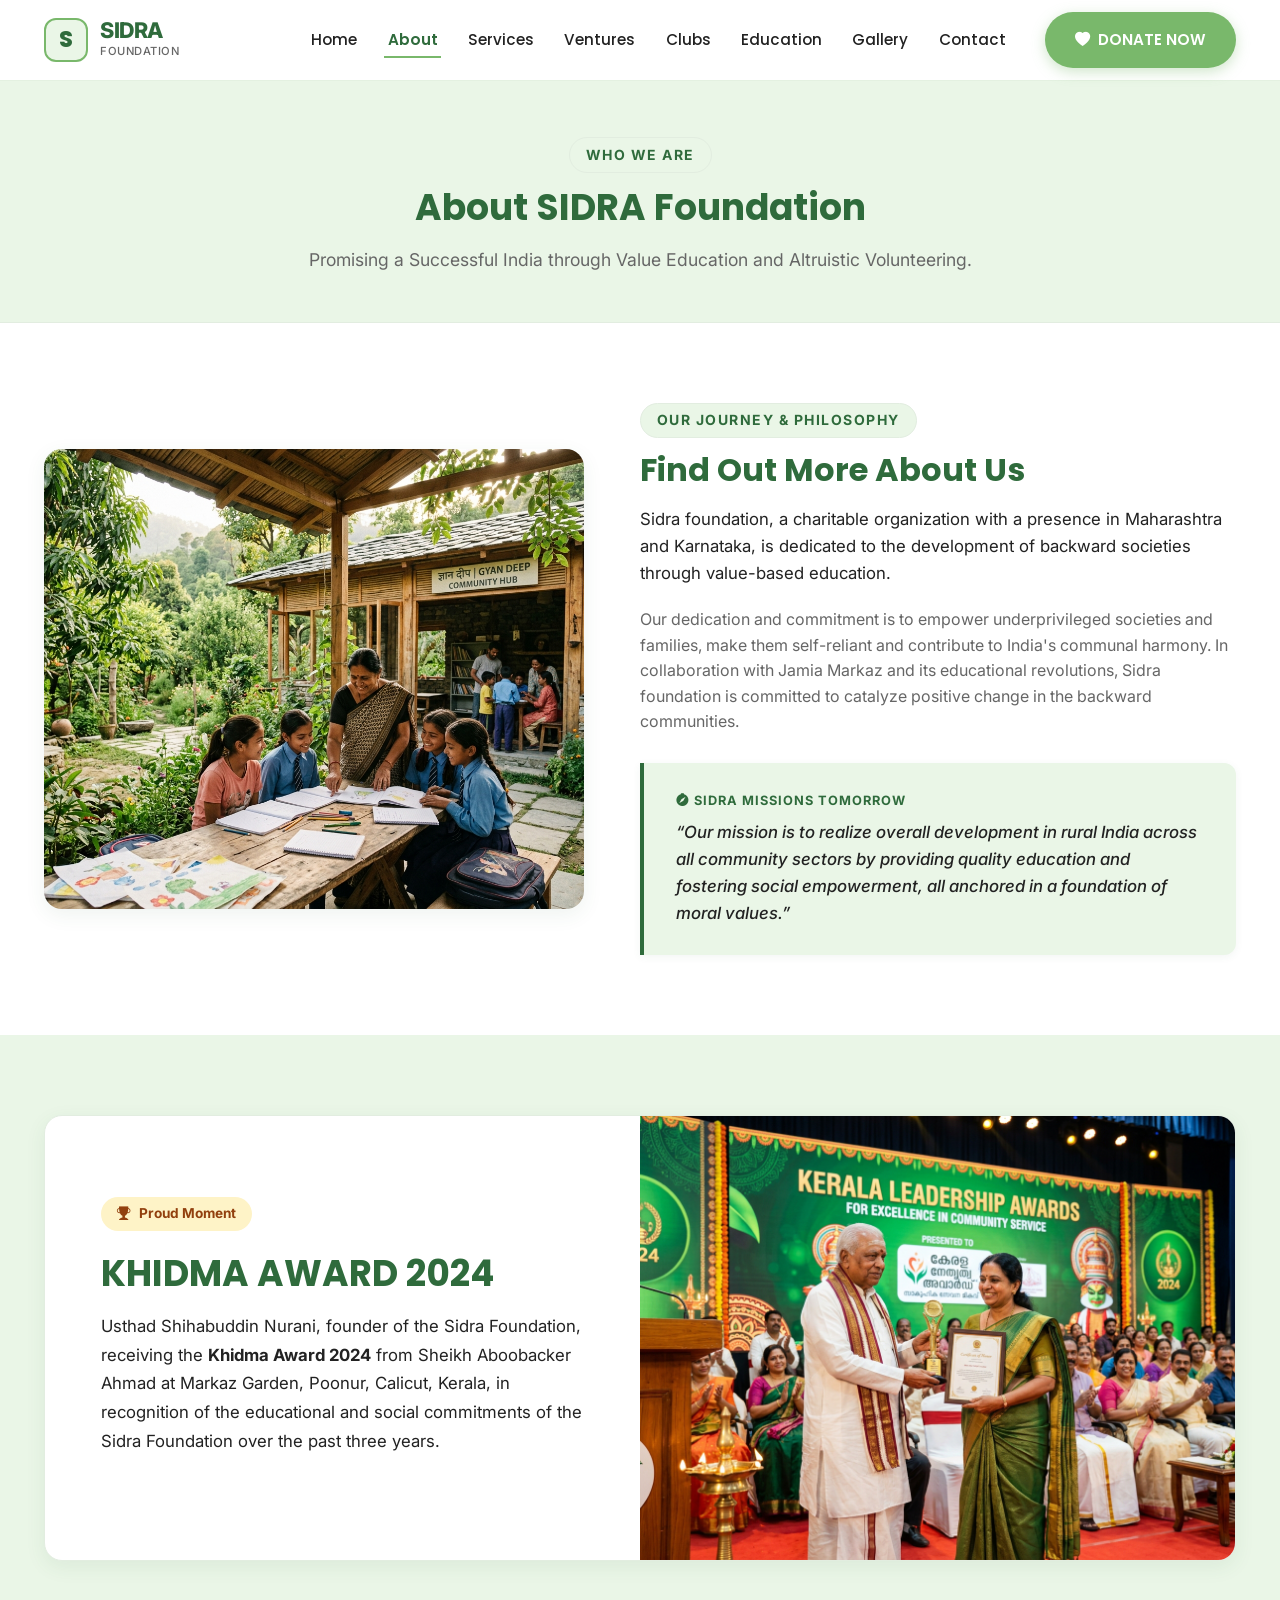
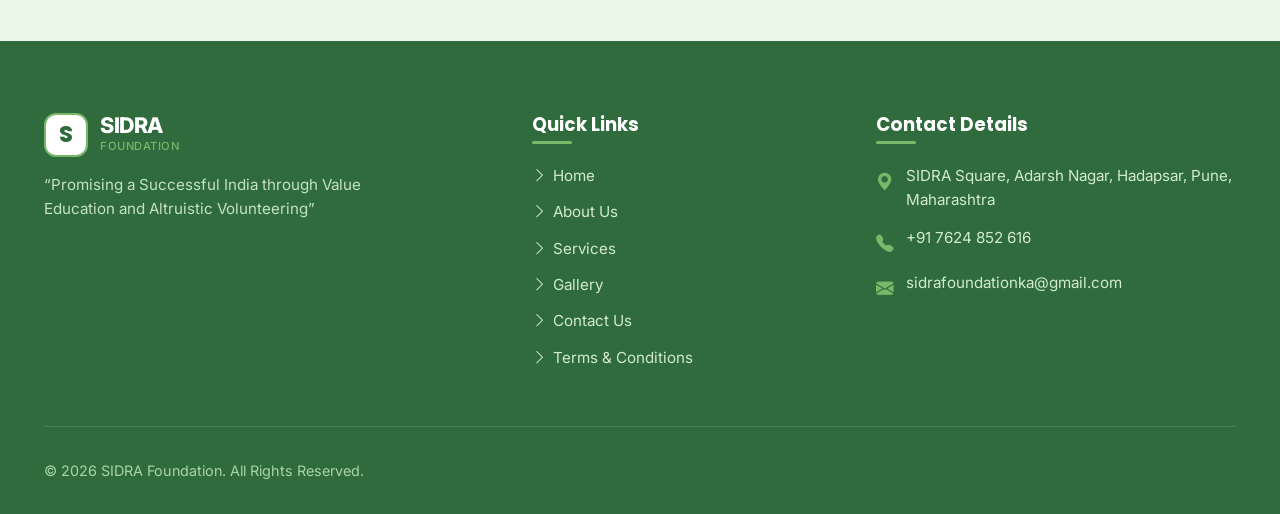
==== about.html @ 25e9d881 "Initial commit: Modern SIDRA Foundation website" ====
<!DOCTYPE html>
<html lang="en">
<head>
  <meta charset="UTF-8">
  <meta name="viewport" content="width=device-width, initial-scale=1.0">
  <title>About Us | SIDRA Foundation</title>
  <meta name="description" content="Learn about SIDRA Foundation, a charitable organization dedicated to value education, rural development, and altruistic volunteering in Maharashtra and Karnataka.">
  <link rel="icon" href="images/hero_education.jpg" type="image/jpeg">
  <link rel="stylesheet" href="https://cdn.jsdelivr.net/npm/bootstrap-icons@1.11.3/font/bootstrap-icons.min.css">
  <link rel="stylesheet" href="css/style.css">
</head>
<body>

  <!-- Header -->
  <header class="site-header">
    <div class="container header-container">
      <a href="index.html" class="logo-brand">
        <div class="logo-icon">S</div>
        <div class="logo-text">
          <span class="logo-title">SIDRA</span>
          <span class="logo-subtitle">FOUNDATION</span>
        </div>
      </a>

      <nav class="main-nav">
        <ul class="nav-list">
          <li><a href="index.html" class="nav-link">Home</a></li>
          <li><a href="about.html" class="nav-link active">About</a></li>
          <li><a href="services.html" class="nav-link">Services</a></li>
          <li><a href="index.html#ventures" class="nav-link">Ventures</a></li>
          <li><a href="index.html#clubs" class="nav-link">Clubs</a></li>
          <li><a href="index.html#education" class="nav-link">Education</a></li>
          <li><a href="gallery.html" class="nav-link">Gallery</a></li>
          <li><a href="contact.html" class="nav-link">Contact</a></li>
        </ul>
        <div class="nav-cta">
          <a href="donate.html" class="btn btn-primary btn-donate-trigger">
            <i class="bi bi-heart-fill"></i> DONATE NOW
          </a>
        </div>
      </nav>

      <button class="mobile-toggle" aria-label="Toggle navigation">
        <i class="bi bi-list"></i>
      </button>
    </div>
  </header>

  <!-- Page Banner -->
  <section class="section section-light" style="padding: 3.5rem 0 3rem 0; border-bottom: 1px solid var(--border-light);">
    <div class="container text-center">
      <span class="section-subtitle">Who We Are</span>
      <h1 class="section-title">About SIDRA Foundation</h1>
      <p class="section-desc">
        Promising a Successful India through Value Education and Altruistic Volunteering.
      </p>
    </div>
  </section>

  <!-- Main About Content -->
  <section class="section section-white">
    <div class="container">
      <div class="about-grid">
        <div class="about-image-frame">
          <img src="images/about_sidra.jpg" alt="About SIDRA Foundation" class="about-img">
        </div>

        <div class="about-content">
          <span class="section-subtitle">Our Journey & Philosophy</span>
          <h2 class="section-title" style="font-size: 2rem;">Find Out More About Us</h2>
          <p style="font-size: 1.05rem; color: var(--text-dark); margin-bottom: 1.25rem;">
            Sidra foundation, a charitable organization with a presence in Maharashtra and Karnataka, is dedicated to the development of backward societies through value-based education.
          </p>
          <p style="font-size: 1rem; color: var(--text-muted); margin-bottom: 1.5rem;">
            Our dedication and commitment is to empower underprivileged societies and families, make them self-reliant and contribute to India's communal harmony. In collaboration with Jamia Markaz and its educational revolutions, Sidra foundation is committed to catalyze positive change in the backward communities.
          </p>

          <div class="mission-box">
            <span class="mission-tag"><i class="bi bi-compass-fill"></i> SIDRA missions tomorrow</span>
            <p class="mission-text">
              “Our mission is to realize overall development in rural India across all community sectors by providing quality education and fostering social empowerment, all anchored in a foundation of moral values.”
            </p>
          </div>
        </div>
      </div>
    </div>
  </section>

  <!-- Khidma Award Spotlight -->
  <section class="section section-light">
    <div class="container">
      <div class="award-box">
        <div class="award-content">
          <div class="award-badge">
            <i class="bi bi-trophy-fill"></i> Proud Moment
          </div>
          <h2 class="award-title">KHIDMA AWARD 2024</h2>
          <p style="font-size: 1.05rem; color: var(--text-dark); line-height: 1.7; margin-bottom: 1.5rem;">
            Usthad Shihabuddin Nurani, founder of the Sidra Foundation, receiving the <strong>Khidma Award 2024</strong> from Sheikh Aboobacker Ahmad at Markaz Garden, Poonur, Calicut, Kerala, in recognition of the educational and social commitments of the Sidra Foundation over the past three years.
          </p>
        </div>
        <div>
          <img src="images/khidma_award.jpg" alt="Khidma Award Ceremony" class="award-img">
        </div>
      </div>
    </div>
  </section>

  <!-- Footer -->
  <footer class="site-footer">
    <div class="container">
      <div class="footer-grid">
        <div class="footer-brand">
          <a href="index.html" class="logo-brand">
            <div class="logo-icon" style="background: var(--white); color: var(--dark-green);">S</div>
            <div class="logo-text">
              <span class="logo-title">SIDRA</span>
              <span class="logo-subtitle">FOUNDATION</span>
            </div>
          </a>
          <p class="footer-desc">
            “Promising a Successful India through Value Education and Altruistic Volunteering”
          </p>
        </div>

        <div>
          <h4 class="footer-heading">Quick Links</h4>
          <div class="footer-links">
            <a href="index.html" class="footer-link"><i class="bi bi-chevron-right"></i> Home</a>
            <a href="about.html" class="footer-link"><i class="bi bi-chevron-right"></i> About Us</a>
            <a href="services.html" class="footer-link"><i class="bi bi-chevron-right"></i> Services</a>
            <a href="gallery.html" class="footer-link"><i class="bi bi-chevron-right"></i> Gallery</a>
            <a href="contact.html" class="footer-link"><i class="bi bi-chevron-right"></i> Contact Us</a>
            <a href="terms.html" class="footer-link"><i class="bi bi-chevron-right"></i> Terms & Conditions</a>
          </div>
        </div>

        <div>
          <h4 class="footer-heading">Contact Details</h4>
          <div class="footer-contact-item">
            <i class="bi bi-geo-alt-fill"></i>
            <span>SIDRA Square, Adarsh Nagar, Hadapsar, Pune, Maharashtra</span>
          </div>
          <div class="footer-contact-item">
            <i class="bi bi-telephone-fill"></i>
            <span>+91 7624 852 616</span>
          </div>
          <div class="footer-contact-item">
            <i class="bi bi-envelope-fill"></i>
            <span>sidrafoundationka@gmail.com</span>
          </div>
        </div>
      </div>

      <div class="footer-bottom">
        <div>© 2026 SIDRA Foundation. All Rights Reserved.</div>
      </div>
    </div>
  </footer>

  <script src="js/script.js"></script>
</body>
</html>
---- css/style.css ----
/* ==========================================================================
   SIDRA FOUNDATION - Master Stylesheet
   Design System: Light Green, Dark Green, White & Clean Minimal Typography
   ========================================================================== */

/* --- Fonts & CSS Variables --- */
@import url('https://fonts.googleapis.com/css2?family=Inter:wght@300;400;500;600;700&family=Poppins:wght@400;500;600;700;800&display=swap');

:root {
  --primary-green: #79B86B;
  --primary-green-hover: #67a45a;
  --dark-green: #2F6B3C;
  --dark-green-hover: #24542e;
  --light-green: #EAF6E7;
  --light-green-alt: #f4fbf3;
  --white: #FFFFFF;
  --text-dark: #222222;
  --text-muted: #666666;
  --border-light: #e2ede0;
  --shadow-sm: 0 2px 8px rgba(47, 107, 60, 0.06);
  --shadow-md: 0 6px 20px rgba(47, 107, 60, 0.08);
  --shadow-lg: 0 12px 32px rgba(47, 107, 60, 0.12);
  --radius-sm: 8px;
  --radius-md: 12px;
  --radius-lg: 18px;
  --radius-pill: 50px;
  --transition: all 0.3s cubic-bezier(0.25, 0.8, 0.25, 1);
  --font-heading: 'Poppins', sans-serif;
  --font-body: 'Inter', sans-serif;
}

/* --- Global Reset & Base Styles --- */
*, *::before, *::after {
  box-sizing: border-box;
  margin: 0;
  padding: 0;
}

html {
  scroll-behavior: smooth;
  font-size: 16px;
}

body {
  font-family: var(--font-body);
  color: var(--text-dark);
  background-color: var(--white);
  line-height: 1.6;
  -webkit-font-smoothing: antialiased;
  overflow-x: hidden;
}

h1, h2, h3, h4, h5, h6 {
  font-family: var(--font-heading);
  color: var(--dark-green);
  line-height: 1.25;
  font-weight: 700;
}

a {
  color: var(--dark-green);
  text-decoration: none;
  transition: var(--transition);
}

a:hover {
  color: var(--primary-green);
}

img {
  max-width: 100%;
  height: auto;
  display: block;
}

ul {
  list-style: none;
}

/* --- Container & Layout --- */
.container {
  width: 100%;
  max-width: 1240px;
  margin: 0 auto;
  padding: 0 1.5rem;
}

.section {
  padding: 5rem 0;
}

.section-light {
  background-color: var(--light-green);
}

.section-white {
  background-color: var(--white);
}

.section-alt {
  background-color: var(--light-green-alt);
}

.text-center {
  text-align: center;
}

.section-header {
  margin-bottom: 3.5rem;
}

.section-subtitle {
  display: inline-block;
  font-size: 0.875rem;
  font-weight: 700;
  text-transform: uppercase;
  letter-spacing: 1.5px;
  color: var(--dark-green);
  background-color: var(--light-green);
  padding: 0.35rem 1rem;
  border-radius: var(--radius-pill);
  margin-bottom: 0.75rem;
  border: 1px solid var(--border-light);
}

.section-title {
  font-size: 2.25rem;
  margin-bottom: 1rem;
  color: var(--dark-green);
}

.section-desc {
  font-size: 1.1rem;
  color: var(--text-muted);
  max-width: 760px;
  margin: 0 auto;
}

/* --- Buttons --- */
.btn {
  display: inline-flex;
  align-items: center;
  justify-content: center;
  gap: 0.5rem;
  font-family: var(--font-heading);
  font-weight: 600;
  font-size: 0.95rem;
  padding: 0.85rem 1.75rem;
  border-radius: var(--radius-pill);
  cursor: pointer;
  transition: var(--transition);
  border: 2px solid transparent;
  outline: none;
}

.btn-primary {
  background-color: var(--primary-green);
  color: var(--white);
  box-shadow: 0 4px 14px rgba(121, 184, 107, 0.35);
}

.btn-primary:hover {
  background-color: var(--primary-green-hover);
  color: var(--white);
  transform: translateY(-2px);
  box-shadow: 0 6px 18px rgba(121, 184, 107, 0.45);
}

.btn-dark {
  background-color: var(--dark-green);
  color: var(--white);
  box-shadow: 0 4px 14px rgba(47, 107, 60, 0.3);
}

.btn-dark:hover {
  background-color: var(--dark-green-hover);
  color: var(--white);
  transform: translateY(-2px);
}

.btn-outline {
  background-color: transparent;
  border-color: var(--dark-green);
  color: var(--dark-green);
}

.btn-outline:hover {
  background-color: var(--dark-green);
  color: var(--white);
  transform: translateY(-2px);
}

.btn-video {
  background-color: var(--white);
  color: var(--dark-green);
  border: 1px solid var(--border-light);
  box-shadow: var(--shadow-sm);
}

.btn-video i {
  font-size: 1.2rem;
  color: var(--primary-green);
}

.btn-video:hover {
  background-color: var(--light-green);
  color: var(--dark-green);
  transform: translateY(-2px);
}

/* --- Sticky Header & Navigation --- */
.site-header {
  position: sticky;
  top: 0;
  left: 0;
  width: 100%;
  background-color: var(--white);
  z-index: 1000;
  transition: var(--transition);
  border-bottom: 1px solid rgba(121, 184, 107, 0.2);
}

.site-header.scrolled {
  box-shadow: var(--shadow-md);
  padding: 0.2rem 0;
}

.header-container {
  display: flex;
  align-items: center;
  justify-content: space-between;
  height: 80px;
}

.logo-brand {
  display: flex;
  align-items: center;
  gap: 0.75rem;
  text-decoration: none;
}

.logo-icon {
  width: 44px;
  height: 44px;
  background-color: var(--light-green);
  color: var(--dark-green);
  border: 2px solid var(--primary-green);
  border-radius: 12px;
  display: flex;
  align-items: center;
  justify-content: center;
  font-family: var(--font-heading);
  font-weight: 800;
  font-size: 1.4rem;
}

.logo-text {
  display: flex;
  flex-direction: column;
}

.logo-title {
  font-size: 1.35rem;
  font-weight: 800;
  color: var(--dark-green);
  letter-spacing: -0.5px;
  line-height: 1.1;
}

.logo-subtitle {
  font-size: 0.7rem;
  color: var(--text-muted);
  font-weight: 500;
  letter-spacing: 0.5px;
  text-transform: uppercase;
}

.main-nav {
  display: flex;
  align-items: center;
  gap: 1.75rem;
}

.nav-list {
  display: flex;
  align-items: center;
  gap: 1.5rem;
}

.nav-link {
  font-family: var(--font-heading);
  font-weight: 500;
  font-size: 0.95rem;
  color: var(--text-dark);
  padding: 0.5rem 0.2rem;
  position: relative;
}

.nav-link::after {
  content: '';
  position: absolute;
  bottom: 0;
  left: 0;
  width: 0;
  height: 2px;
  background-color: var(--primary-green);
  transition: var(--transition);
}

.nav-link:hover::after,
.nav-link.active::after {
  width: 100%;
}

.nav-link:hover,
.nav-link.active {
  color: var(--dark-green);
  font-weight: 600;
}

.nav-cta {
  margin-left: 0.5rem;
}

/* Mobile Hamburger Toggle */
.mobile-toggle {
  display: none;
  background: none;
  border: none;
  font-size: 1.75rem;
  color: var(--dark-green);
  cursor: pointer;
  padding: 0.5rem;
}

/* --- Hero Section --- */
.hero {
  padding: 4rem 0 5rem 0;
  background: linear-gradient(135deg, var(--white) 60%, var(--light-green) 100%);
  position: relative;
  overflow: hidden;
}

.hero-grid {
  display: grid;
  grid-template-columns: 1.1fr 0.9fr;
  gap: 3.5rem;
  align-items: center;
}

.hero-tag {
  display: inline-flex;
  align-items: center;
  gap: 0.5rem;
  background-color: var(--light-green);
  color: var(--dark-green);
  font-size: 0.85rem;
  font-weight: 700;
  padding: 0.4rem 1rem;
  border-radius: var(--radius-pill);
  border: 1px solid var(--border-light);
  margin-bottom: 1.25rem;
}

.hero-tag i {
  color: var(--primary-green);
}

.hero-title {
  font-size: 2.85rem;
  font-weight: 800;
  color: var(--dark-green);
  line-height: 1.2;
  margin-bottom: 1.25rem;
  letter-spacing: -0.5px;
}

.hero-desc {
  font-size: 1.15rem;
  color: var(--text-muted);
  margin-bottom: 2rem;
  max-width: 580px;
}

.hero-actions {
  display: flex;
  flex-wrap: wrap;
  align-items: center;
  gap: 1rem;
}

.hero-image-wrapper {
  position: relative;
}

.hero-bg-shape {
  position: absolute;
  top: -20px;
  right: -20px;
  width: 100%;
  height: 100%;
  background-color: var(--light-green);
  border-radius: var(--radius-lg);
  z-index: 1;
  border: 2px solid var(--border-light);
}

.hero-image {
  position: relative;
  z-index: 2;
  border-radius: var(--radius-lg);
  box-shadow: var(--shadow-lg);
  object-fit: cover;
  width: 100%;
  height: 440px;
  transition: var(--transition);
}

.hero-image:hover {
  transform: scale(1.02);
}

.hero-badge {
  position: absolute;
  bottom: -20px;
  left: -20px;
  z-index: 3;
  background-color: var(--white);
  padding: 1.25rem 1.5rem;
  border-radius: var(--radius-md);
  box-shadow: var(--shadow-md);
  display: flex;
  align-items: center;
  gap: 1rem;
  border-left: 4px solid var(--primary-green);
}

.hero-badge-icon {
  width: 48px;
  height: 48px;
  background-color: var(--light-green);
  color: var(--dark-green);
  border-radius: 50%;
  display: flex;
  align-items: center;
  justify-content: center;
  font-size: 1.4rem;
}

.hero-badge-number {
  font-size: 1.35rem;
  font-weight: 800;
  color: var(--dark-green);
  line-height: 1;
}

.hero-badge-label {
  font-size: 0.8rem;
  color: var(--text-muted);
  font-weight: 500;
}

/* --- Key Impact Areas --- */
.impact-grid {
  display: grid;
  grid-template-columns: repeat(auto-fit, minmax(260px, 1fr));
  gap: 1.75rem;
}

.impact-card {
  background-color: var(--white);
  padding: 2.25rem 1.75rem;
  border-radius: var(--radius-md);
  border: 1px solid var(--border-light);
  box-shadow: var(--shadow-sm);
  transition: var(--transition);
  position: relative;
  overflow: hidden;
}

.impact-card::before {
  content: '';
  position: absolute;
  top: 0;
  left: 0;
  width: 100%;
  height: 4px;
  background-color: var(--primary-green);
  opacity: 0;
  transition: var(--transition);
}

.impact-card:hover {
  transform: translateY(-6px);
  box-shadow: var(--shadow-md);
  border-color: var(--primary-green);
}

.impact-card:hover::before {
  opacity: 1;
}

.impact-icon {
  width: 60px;
  height: 60px;
  background-color: var(--light-green);
  color: var(--dark-green);
  border-radius: 14px;
  display: flex;
  align-items: center;
  justify-content: center;
  font-size: 1.65rem;
  margin-bottom: 1.25rem;
  transition: var(--transition);
}

.impact-card:hover .impact-icon {
  background-color: var(--dark-green);
  color: var(--white);
}

.impact-title {
  font-size: 1.15rem;
  margin-bottom: 0.5rem;
  color: var(--dark-green);
}

.impact-desc {
  font-size: 0.95rem;
  color: var(--text-muted);
}

/* --- About Section --- */
.about-grid {
  display: grid;
  grid-template-columns: 0.95fr 1.05fr;
  gap: 3.5rem;
  align-items: center;
}

.about-image-frame {
  position: relative;
}

.about-img {
  border-radius: var(--radius-lg);
  box-shadow: var(--shadow-md);
  width: 100%;
  height: 460px;
  object-fit: cover;
}

.mission-box {
  background-color: var(--light-green);
  border-left: 4px solid var(--dark-green);
  padding: 1.75rem 2rem;
  border-radius: 0 var(--radius-md) var(--radius-md) 0;
  margin-top: 1.75rem;
  box-shadow: var(--shadow-sm);
}

.mission-tag {
  font-size: 0.8rem;
  font-weight: 700;
  text-transform: uppercase;
  letter-spacing: 1px;
  color: var(--dark-green);
  margin-bottom: 0.5rem;
  display: block;
}

.mission-text {
  font-size: 1.05rem;
  color: var(--text-dark);
  font-style: italic;
  font-weight: 500;
  line-height: 1.6;
}

/* --- Beneficiaries Network --- */
.beneficiaries-grid {
  display: grid;
  grid-template-columns: repeat(auto-fit, minmax(340px, 1fr));
  gap: 2rem;
}

.beneficiary-card {
  background-color: var(--white);
  border-radius: var(--radius-md);
  border: 1px solid var(--border-light);
  box-shadow: var(--shadow-sm);
  padding: 2rem;
  transition: var(--transition);
  display: flex;
  flex-direction: column;
  justify-content: space-between;
}

.beneficiary-card:hover {
  transform: translateY(-5px);
  box-shadow: var(--shadow-md);
  border-color: var(--primary-green);
}

.beneficiary-header {
  display: flex;
  align-items: flex-start;
  gap: 1.25rem;
  margin-bottom: 1rem;
}

.beneficiary-icon {
  width: 52px;
  height: 52px;
  background-color: var(--light-green);
  color: var(--dark-green);
  border-radius: 12px;
  display: flex;
  align-items: center;
  justify-content: center;
  font-size: 1.5rem;
  flex-shrink: 0;
}

.beneficiary-title {
  font-size: 1.25rem;
  color: var(--dark-green);
}

.beneficiary-desc {
  font-size: 0.95rem;
  color: var(--text-muted);
  margin-bottom: 1.5rem;
}

.beneficiary-stats {
  display: flex;
  gap: 0.75rem;
  flex-wrap: wrap;
  padding-top: 1rem;
  border-top: 1px dashed var(--border-light);
}

.stat-pill {
  background-color: var(--light-green);
  color: var(--dark-green);
  font-weight: 700;
  font-size: 0.85rem;
  padding: 0.35rem 0.85rem;
  border-radius: var(--radius-pill);
  display: inline-flex;
  align-items: center;
  gap: 0.4rem;
}

/* --- Impact Statistics Section --- */
.stats-section {
  background-color: var(--light-green);
  padding: 4.5rem 0;
  border-top: 1px solid var(--border-light);
  border-bottom: 1px solid var(--border-light);
}

.stats-grid {
  display: grid;
  grid-template-columns: repeat(auto-fit, minmax(180px, 1fr));
  gap: 2rem;
  text-align: center;
}

.stat-item {
  padding: 1.5rem 1rem;
}

.stat-number {
  font-family: var(--font-heading);
  font-size: 3rem;
  font-weight: 800;
  color: var(--dark-green);
  line-height: 1;
  margin-bottom: 0.5rem;
}

.stat-label {
  font-size: 0.95rem;
  color: var(--text-dark);
  font-weight: 600;
}

/* --- Ventures Section --- */
.venture-search-wrapper {
  max-width: 500px;
  margin: 0 auto 2.5rem auto;
  position: relative;
}

.venture-search-input {
  width: 100%;
  padding: 0.9rem 1.25rem 0.9rem 3rem;
  border-radius: var(--radius-pill);
  border: 1px solid var(--border-light);
  font-family: var(--font-body);
  font-size: 0.95rem;
  outline: none;
  transition: var(--transition);
  box-shadow: var(--shadow-sm);
}

.venture-search-input:focus {
  border-color: var(--primary-green);
  box-shadow: 0 0 0 4px rgba(121, 184, 107, 0.2);
}

.venture-search-icon {
  position: absolute;
  left: 1.1rem;
  top: 50%;
  transform: translateY(-50%);
  color: var(--text-muted);
  font-size: 1.1rem;
}

.ventures-grid {
  display: grid;
  grid-template-columns: repeat(auto-fill, minmax(230px, 1fr));
  gap: 1.25rem;
}

.venture-card {
  background-color: var(--white);
  border: 1px solid var(--border-light);
  border-radius: var(--radius-md);
  padding: 1.5rem 1.25rem;
  text-align: center;
  transition: var(--transition);
  box-shadow: var(--shadow-sm);
  display: flex;
  flex-direction: column;
  align-items: center;
  justify-content: center;
}

.venture-card:hover {
  transform: translateY(-4px);
  border-color: var(--primary-green);
  box-shadow: var(--shadow-md);
  background-color: var(--light-green-alt);
}

.venture-icon {
  width: 48px;
  height: 48px;
  background-color: var(--light-green);
  color: var(--dark-green);
  border-radius: 50%;
  display: flex;
  align-items: center;
  justify-content: center;
  font-size: 1.35rem;
  margin-bottom: 0.85rem;
  transition: var(--transition);
}

.venture-card:hover .venture-icon {
  background-color: var(--dark-green);
  color: var(--white);
}

.venture-name {
  font-size: 0.95rem;
  font-weight: 700;
  color: var(--dark-green);
  letter-spacing: -0.2px;
}

/* --- SIDRA Clubs --- */
.clubs-header-badge {
  display: inline-flex;
  align-items: center;
  gap: 0.5rem;
  background-color: var(--dark-green);
  color: var(--white);
  padding: 0.4rem 1.2rem;
  border-radius: var(--radius-pill);
  font-weight: 700;
  font-size: 0.9rem;
  margin-bottom: 1.5rem;
}

.clubs-grid {
  display: grid;
  grid-template-columns: repeat(auto-fit, minmax(250px, 1fr));
  gap: 1.75rem;
}

.club-card {
  background-color: var(--white);
  border-radius: var(--radius-md);
  border: 1px solid var(--border-light);
  padding: 2rem 1.5rem;
  text-align: center;
  box-shadow: var(--shadow-sm);
  transition: var(--transition);
}

.club-card:hover {
  transform: translateY(-5px);
  border-color: var(--primary-green);
  box-shadow: var(--shadow-md);
}

.club-avatar {
  width: 64px;
  height: 64px;
  background: linear-gradient(135deg, var(--light-green), #d6ebd2);
  color: var(--dark-green);
  border-radius: 50%;
  display: flex;
  align-items: center;
  justify-content: center;
  font-size: 1.75rem;
  margin: 0 auto 1.25rem auto;
  border: 2px solid var(--primary-green);
}

.club-title {
  font-size: 1.2rem;
  color: var(--dark-green);
  margin-bottom: 0.5rem;
}

/* --- Educational Initiatives & Primary Education --- */
.institution-grid {
  display: grid;
  grid-template-columns: repeat(auto-fit, minmax(320px, 1fr));
  gap: 2rem;
}

.institution-card {
  background-color: var(--white);
  border-radius: var(--radius-md);
  border: 1px solid var(--border-light);
  overflow: hidden;
  box-shadow: var(--shadow-sm);
  transition: var(--transition);
}

.institution-card:hover {
  transform: translateY(-6px);
  box-shadow: var(--shadow-md);
  border-color: var(--primary-green);
}

.institution-img-box {
  position: relative;
  height: 220px;
  overflow: hidden;
}

.institution-img {
  width: 100%;
  height: 100%;
  object-fit: cover;
  transition: var(--transition);
}

.institution-card:hover .institution-img {
  transform: scale(1.05);
}

.institution-tag {
  position: absolute;
  top: 1rem;
  right: 1rem;
  background-color: var(--dark-green);
  color: var(--white);
  font-size: 0.75rem;
  font-weight: 700;
  padding: 0.3rem 0.75rem;
  border-radius: var(--radius-pill);
}

.institution-body {
  padding: 1.75rem;
}

.institution-name {
  font-size: 1.25rem;
  color: var(--dark-green);
  margin-bottom: 0.5rem;
}

.institution-location {
  display: flex;
  align-items: center;
  gap: 0.5rem;
  color: var(--text-muted);
  font-size: 0.95rem;
}

.institution-location i {
  color: var(--primary-green);
}

/* Primary Education Box */
.primary-edu-box {
  background-color: var(--light-green);
  border-radius: var(--radius-lg);
  padding: 3.5rem;
  border: 1px solid var(--border-light);
  display: grid;
  grid-template-columns: 1fr 1fr;
  gap: 3rem;
  align-items: center;
}

.primary-edu-badge {
  background-color: var(--white);
  display: inline-flex;
  align-items: center;
  gap: 0.5rem;
  padding: 0.5rem 1.25rem;
  border-radius: var(--radius-pill);
  font-weight: 700;
  font-size: 0.9rem;
  color: var(--dark-green);
  border: 1px solid var(--border-light);
  margin-bottom: 1rem;
}

.alif-card {
  background-color: var(--white);
  padding: 2.25rem;
  border-radius: var(--radius-md);
  box-shadow: var(--shadow-md);
  border-left: 5px solid var(--primary-green);
  text-align: center;
}

.alif-logo {
  font-family: var(--font-heading);
  font-size: 2rem;
  font-weight: 800;
  color: var(--dark-green);
  margin-bottom: 0.5rem;
}

.alif-tagline {
  font-size: 1.1rem;
  color: var(--primary-green);
  font-weight: 600;
  margin-bottom: 1rem;
}

/* --- Gallery --- */
.gallery-filters {
  display: flex;
  justify-content: center;
  gap: 0.75rem;
  flex-wrap: wrap;
  margin-bottom: 2.5rem;
}

.filter-btn {
  background-color: var(--white);
  border: 1px solid var(--border-light);
  color: var(--text-dark);
  font-family: var(--font-heading);
  font-weight: 600;
  font-size: 0.9rem;
  padding: 0.5rem 1.25rem;
  border-radius: var(--radius-pill);
  cursor: pointer;
  transition: var(--transition);
}

.filter-btn.active,
.filter-btn:hover {
  background-color: var(--dark-green);
  color: var(--white);
  border-color: var(--dark-green);
}

.gallery-grid {
  display: grid;
  grid-template-columns: repeat(auto-fill, minmax(280px, 1fr));
  gap: 1.5rem;
}

.gallery-item {
  position: relative;
  border-radius: var(--radius-md);
  overflow: hidden;
  height: 250px;
  cursor: pointer;
  box-shadow: var(--shadow-sm);
}

.gallery-img {
  width: 100%;
  height: 100%;
  object-fit: cover;
  transition: var(--transition);
}

.gallery-overlay {
  position: absolute;
  inset: 0;
  background: rgba(47, 107, 60, 0.75);
  display: flex;
  flex-direction: column;
  align-items: center;
  justify-content: center;
  color: var(--white);
  opacity: 0;
  transition: var(--transition);
  padding: 1.5rem;
  text-align: center;
}

.gallery-item:hover .gallery-img {
  transform: scale(1.1);
}

.gallery-item:hover .gallery-overlay {
  opacity: 1;
}

.gallery-icon {
  font-size: 2rem;
  margin-bottom: 0.5rem;
}

.gallery-caption {
  font-size: 1rem;
  font-weight: 600;
}

/* --- Khidma Award 2024 --- */
.award-box {
  background-color: var(--white);
  border-radius: var(--radius-lg);
  border: 1px solid var(--border-light);
  box-shadow: var(--shadow-md);
  overflow: hidden;
  display: grid;
  grid-template-columns: 1fr 1fr;
  align-items: center;
}

.award-content {
  padding: 3.5rem;
}

.award-badge {
  display: inline-flex;
  align-items: center;
  gap: 0.5rem;
  background-color: #fef3c7;
  color: #92400e;
  font-size: 0.85rem;
  font-weight: 700;
  padding: 0.4rem 1rem;
  border-radius: var(--radius-pill);
  margin-bottom: 1.25rem;
}

.award-title {
  font-size: 2.25rem;
  color: var(--dark-green);
  margin-bottom: 1rem;
}

.award-img {
  width: 100%;
  height: 100%;
  min-height: 380px;
  object-fit: cover;
}

/* --- Donation Section --- */
.donate-cta-card {
  background: linear-gradient(135deg, var(--light-green) 0%, #d5ebd1 100%);
  border-radius: var(--radius-lg);
  padding: 4rem 2rem;
  text-align: center;
  border: 2px solid var(--primary-green);
  box-shadow: var(--shadow-md);
  position: relative;
  overflow: hidden;
}

.donate-tag {
  background-color: var(--dark-green);
  color: var(--white);
  display: inline-block;
  font-size: 0.85rem;
  font-weight: 700;
  padding: 0.4rem 1.25rem;
  border-radius: var(--radius-pill);
  margin-bottom: 1rem;
  text-transform: uppercase;
  letter-spacing: 1px;
}

.donate-title {
  font-size: 2.5rem;
  color: var(--dark-green);
  margin-bottom: 0.75rem;
}

.donate-subtitle {
  font-size: 1.25rem;
  color: var(--dark-green);
  font-weight: 600;
  margin-bottom: 1rem;
}

.donate-desc {
  font-size: 1.1rem;
  color: var(--text-muted);
  max-width: 650px;
  margin: 0 auto 2rem auto;
}

/* --- Contact Section --- */
.contact-grid {
  display: grid;
  grid-template-columns: 0.9fr 1.1fr;
  gap: 3.5rem;
}

.contact-info-cards {
  display: flex;
  flex-direction: column;
  gap: 1.5rem;
}

.contact-card {
  background-color: var(--white);
  border: 1px solid var(--border-light);
  border-radius: var(--radius-md);
  padding: 1.5rem;
  display: flex;
  align-items: flex-start;
  gap: 1.25rem;
  box-shadow: var(--shadow-sm);
  transition: var(--transition);
}

.contact-card:hover {
  border-color: var(--primary-green);
  box-shadow: var(--shadow-md);
}

.contact-icon {
  width: 48px;
  height: 48px;
  background-color: var(--light-green);
  color: var(--dark-green);
  border-radius: 12px;
  display: flex;
  align-items: center;
  justify-content: center;
  font-size: 1.4rem;
  flex-shrink: 0;
}

.contact-card-title {
  font-size: 1.1rem;
  color: var(--dark-green);
  margin-bottom: 0.25rem;
}

.contact-card-text {
  font-size: 0.95rem;
  color: var(--text-muted);
}

.contact-form-container {
  background-color: var(--white);
  border-radius: var(--radius-lg);
  border: 1px solid var(--border-light);
  padding: 2.5rem;
  box-shadow: var(--shadow-md);
}

.form-group {
  margin-bottom: 1.25rem;
}

.form-label {
  display: block;
  font-family: var(--font-heading);
  font-size: 0.9rem;
  font-weight: 600;
  color: var(--dark-green);
  margin-bottom: 0.4rem;
}

.form-input, .form-textarea {
  width: 100%;
  padding: 0.85rem 1rem;
  border-radius: var(--radius-sm);
  border: 1px solid #d1e0ce;
  font-family: var(--font-body);
  font-size: 0.95rem;
  outline: none;
  transition: var(--transition);
  background-color: #fafdf9;
}

.form-input:focus, .form-textarea:focus {
  border-color: var(--primary-green);
  background-color: var(--white);
  box-shadow: 0 0 0 3px rgba(121, 184, 107, 0.2);
}

.form-textarea {
  resize: vertical;
  min-height: 120px;
}

/* --- Terms & Conditions --- */
.terms-content {
  background-color: var(--white);
  border-radius: var(--radius-md);
  padding: 3rem;
  border: 1px solid var(--border-light);
  box-shadow: var(--shadow-sm);
}

.terms-list {
  display: flex;
  flex-direction: column;
  gap: 1.75rem;
}

.terms-item {
  display: flex;
  gap: 1.25rem;
  align-items: flex-start;
}

.terms-num {
  width: 36px;
  height: 36px;
  background-color: var(--dark-green);
  color: var(--white);
  border-radius: 50%;
  display: flex;
  align-items: center;
  justify-content: center;
  font-weight: 700;
  flex-shrink: 0;
}

.terms-text {
  font-size: 1rem;
  color: var(--text-dark);
  line-height: 1.6;
}

/* --- Footer --- */
.site-footer {
  background-color: var(--dark-green);
  color: #e2f0e0;
  padding: 4.5rem 0 2rem 0;
}

.footer-grid {
  display: grid;
  grid-template-columns: 1.2fr 0.8fr 1fr;
  gap: 3.5rem;
  margin-bottom: 3.5rem;
}

.footer-brand .logo-title {
  color: var(--white);
}

.footer-brand .logo-subtitle {
  color: var(--primary-green);
}

.footer-desc {
  margin-top: 1rem;
  font-size: 0.95rem;
  color: #c4e3c0;
  max-width: 320px;
}

.footer-heading {
  color: var(--white);
  font-size: 1.15rem;
  margin-bottom: 1.25rem;
  position: relative;
  padding-bottom: 0.5rem;
}

.footer-heading::after {
  content: '';
  position: absolute;
  bottom: 0;
  left: 0;
  width: 40px;
  height: 3px;
  background-color: var(--primary-green);
  border-radius: 2px;
}

.footer-links {
  display: flex;
  flex-direction: column;
  gap: 0.75rem;
}

.footer-link {
  color: #d2ebd0;
  font-size: 0.95rem;
  transition: var(--transition);
  display: inline-flex;
  align-items: center;
  gap: 0.4rem;
}

.footer-link:hover {
  color: var(--primary-green);
  transform: translateX(4px);
}

.footer-contact-item {
  display: flex;
  align-items: flex-start;
  gap: 0.75rem;
  margin-bottom: 0.85rem;
  font-size: 0.95rem;
  color: #d2ebd0;
}

.footer-contact-item i {
  color: var(--primary-green);
  font-size: 1.1rem;
  margin-top: 0.2rem;
}

.social-links {
  display: flex;
  gap: 0.75rem;
  margin-top: 1.5rem;
}

.social-btn {
  width: 40px;
  height: 40px;
  background-color: rgba(255, 255, 255, 0.1);
  color: var(--white);
  border-radius: 50%;
  display: flex;
  align-items: center;
  justify-content: center;
  font-size: 1.2rem;
  transition: var(--transition);
}

.social-btn:hover {
  background-color: var(--primary-green);
  color: var(--white);
  transform: translateY(-3px);
}

.footer-bottom {
  border-top: 1px solid rgba(255, 255, 255, 0.12);
  padding-top: 2rem;
  display: flex;
  justify-content: space-between;
  align-items: center;
  font-size: 0.9rem;
  color: #a8d5a4;
  flex-wrap: wrap;
  gap: 1rem;
}

/* --- Modals & Popups --- */
.modal-overlay {
  position: fixed;
  inset: 0;
  background-color: rgba(0, 0, 0, 0.75);
  z-index: 2000;
  display: flex;
  align-items: center;
  justify-content: center;
  padding: 1.5rem;
  opacity: 0;
  pointer-events: none;
  transition: var(--transition);
}

.modal-overlay.active {
  opacity: 1;
  pointer-events: auto;
}

.modal-card {
  background-color: var(--white);
  border-radius: var(--radius-lg);
  max-width: 600px;
  width: 100%;
  padding: 2.5rem;
  position: relative;
  box-shadow: var(--shadow-lg);
  transform: translateY(20px);
  transition: var(--transition);
}

.modal-overlay.active .modal-card {
  transform: translateY(0);
}

.modal-close {
  position: absolute;
  top: 1.25rem;
  right: 1.25rem;
  background: none;
  border: none;
  font-size: 1.5rem;
  cursor: pointer;
  color: var(--text-muted);
}

.modal-close:hover {
  color: var(--dark-green);
}

/* Toast Notifications */
.toast-notification {
  position: fixed;
  bottom: 2rem;
  right: 2rem;
  background-color: var(--dark-green);
  color: var(--white);
  padding: 1rem 1.75rem;
  border-radius: var(--radius-pill);
  box-shadow: var(--shadow-lg);
  z-index: 3000;
  display: flex;
  align-items: center;
  gap: 0.75rem;
  font-weight: 600;
  transform: translateY(100px);
  opacity: 0;
  transition: var(--transition);
}

.toast-notification.show {
  transform: translateY(0);
  opacity: 1;
}

/* --- Responsive Media Queries --- */
@media (max-width: 1024px) {
  .hero-grid, .about-grid, .contact-grid, .award-box, .primary-edu-box {
    grid-template-columns: 1fr;
    gap: 2.5rem;
  }
  
  .footer-grid {
    grid-template-columns: 1fr 1fr;
  }
}

@media (max-width: 768px) {
  .mobile-toggle {
    display: block;
  }

  .main-nav {
    position: fixed;
    top: 80px;
    left: 0;
    width: 100%;
    background-color: var(--white);
    flex-direction: column;
    padding: 2rem;
    box-shadow: var(--shadow-lg);
    clip-path: circle(0% at 100% 0);
    transition: clip-path 0.4s ease-in-out;
  }

  .main-nav.active {
    clip-path: circle(140% at 100% 0);
  }

  .nav-list {
    flex-direction: column;
    width: 100%;
  }

  .nav-cta {
    margin-left: 0;
    width: 100%;
  }

  .hero-title {
    font-size: 2.1rem;
  }

  .award-content {
    padding: 2rem;
  }

  .footer-grid {
    grid-template-columns: 1fr;
    gap: 2rem;
  }

  .stats-grid {
    grid-template-columns: 1fr 1fr;
  }
}

@media (max-width: 480px) {
  .hero-title {
    font-size: 1.75rem;
  }

  .section-title {
    font-size: 1.75rem;
  }

  .stats-grid {
    grid-template-columns: 1fr;
  }

  .primary-edu-box {
    padding: 1.75rem;
  }
}
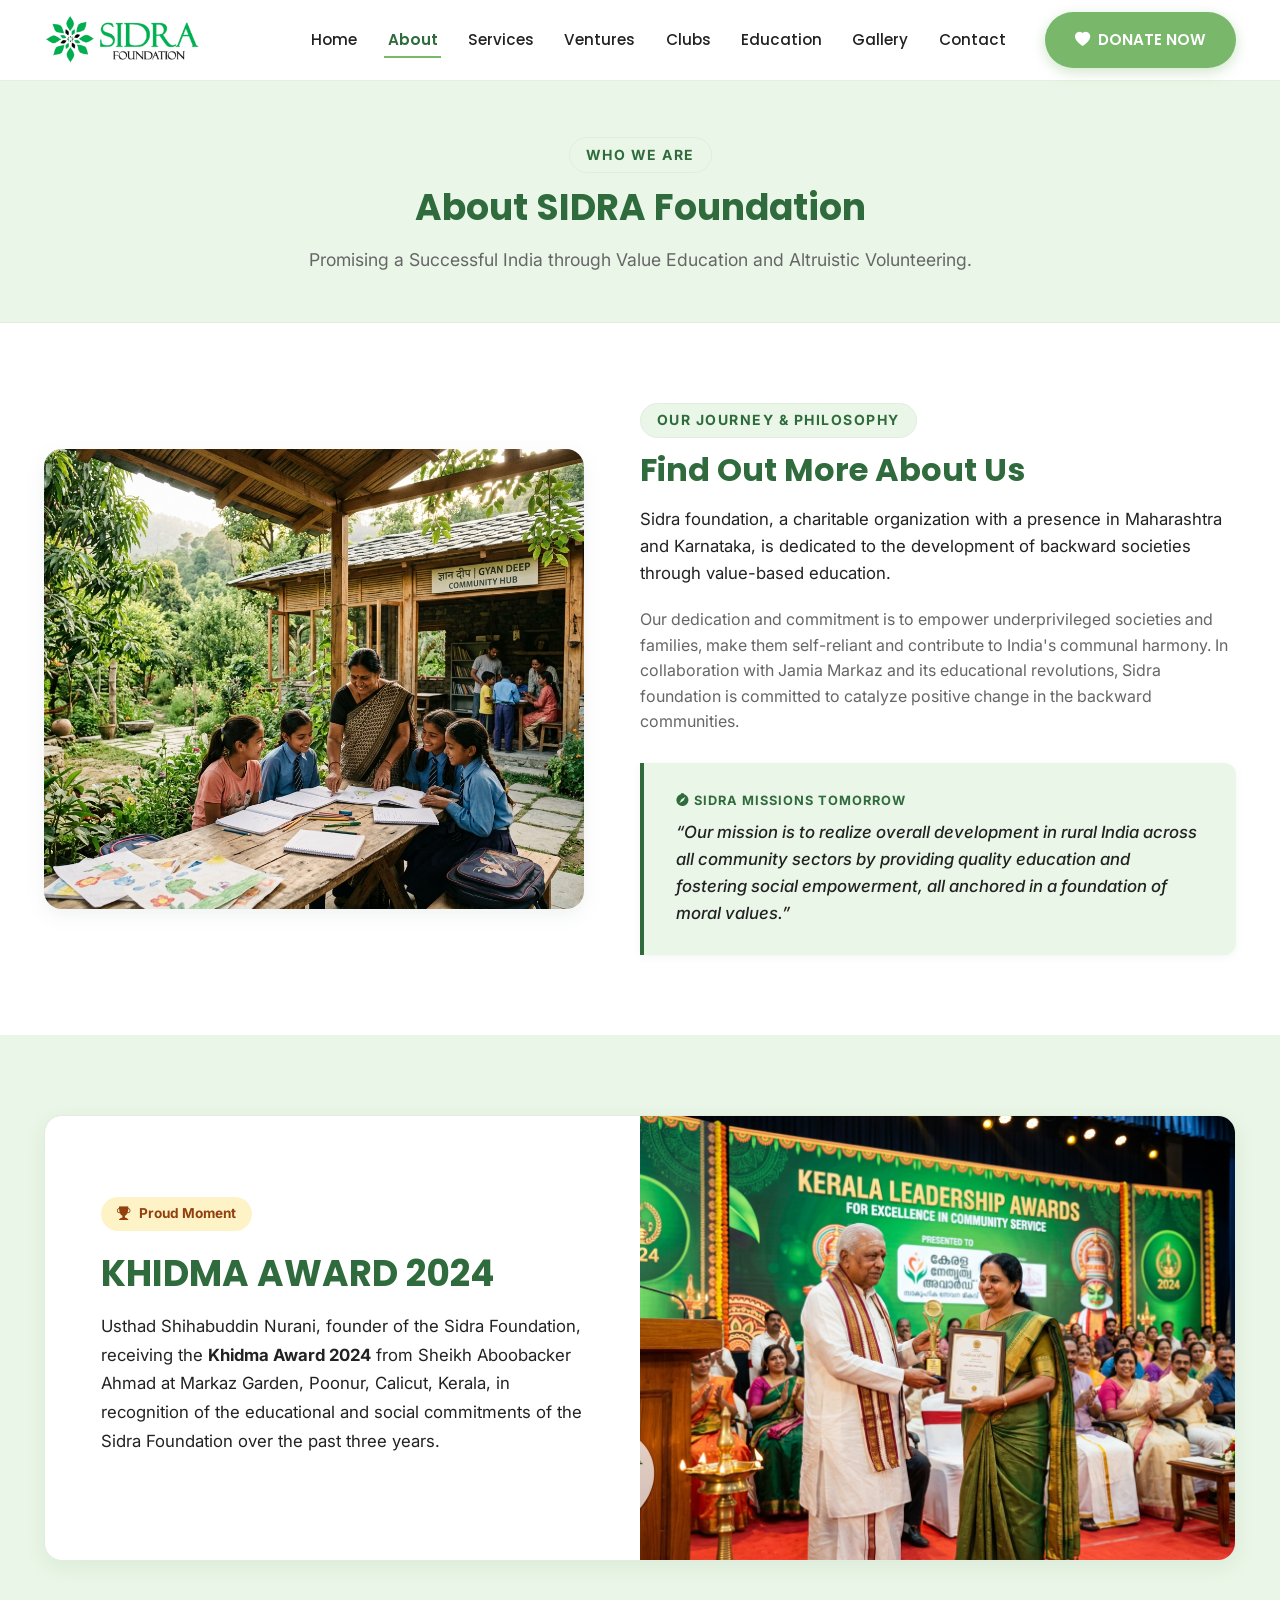
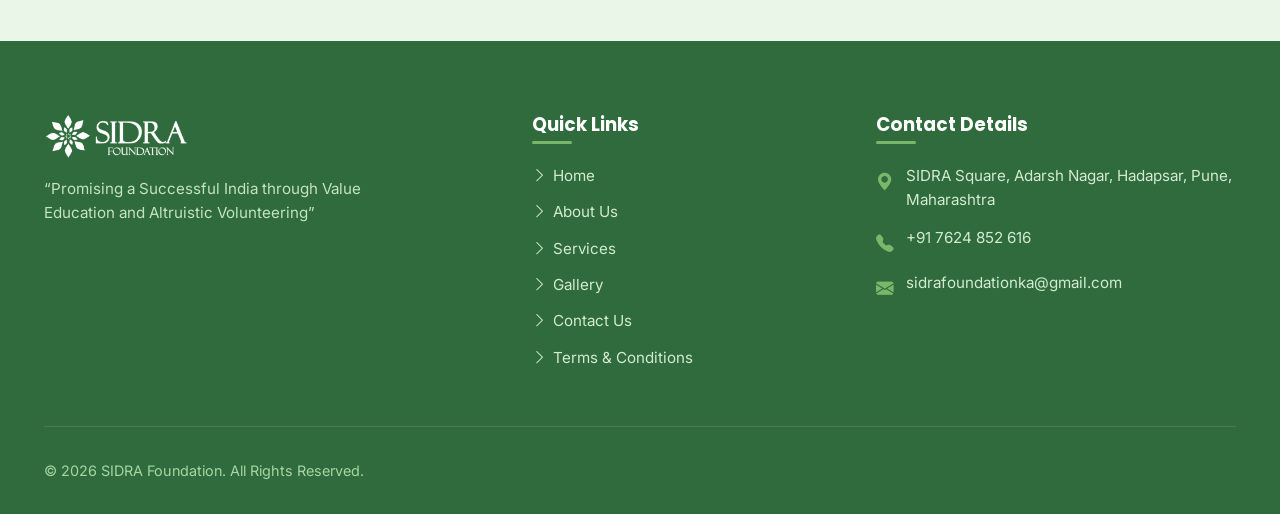
==== commit 9a5dbbe6: "Update brand header with official SIDRA Foundation logo image" ====
--- a/about.html
+++ b/about.html
@@ -15,11 +15,7 @@
   <header class="site-header">
     <div class="container header-container">
       <a href="index.html" class="logo-brand">
-        <div class="logo-icon">S</div>
-        <div class="logo-text">
-          <span class="logo-title">SIDRA</span>
-          <span class="logo-subtitle">FOUNDATION</span>
-        </div>
+        <img src="images/logo.png" alt="SIDRA Foundation Logo" class="brand-logo-img">
       </a>
 
       <nav class="main-nav">
@@ -111,12 +107,8 @@
     <div class="container">
       <div class="footer-grid">
         <div class="footer-brand">
-          <a href="index.html" class="logo-brand">
-            <div class="logo-icon" style="background: var(--white); color: var(--dark-green);">S</div>
-            <div class="logo-text">
-              <span class="logo-title">SIDRA</span>
-              <span class="logo-subtitle">FOUNDATION</span>
-            </div>
+          <a href="index.html" class="logo-brand" style="margin-bottom: 0.75rem;">
+            <img src="images/logo.png" alt="SIDRA Foundation Logo" class="brand-logo-img" style="filter: brightness(0) invert(1); height: 48px;">
           </a>
           <p class="footer-desc">
             “Promising a Successful India through Value Education and Altruistic Volunteering”
--- a/css/style.css
+++ b/css/style.css
@@ -235,44 +235,18 @@
 .logo-brand {
   display: flex;
   align-items: center;
-  gap: 0.75rem;
   text-decoration: none;
 }
 
-.logo-icon {
-  width: 44px;
-  height: 44px;
-  background-color: var(--light-green);
-  color: var(--dark-green);
-  border: 2px solid var(--primary-green);
-  border-radius: 12px;
-  display: flex;
-  align-items: center;
-  justify-content: center;
-  font-family: var(--font-heading);
-  font-weight: 800;
-  font-size: 1.4rem;
-}
-
-.logo-text {
-  display: flex;
-  flex-direction: column;
-}
-
-.logo-title {
-  font-size: 1.35rem;
-  font-weight: 800;
-  color: var(--dark-green);
-  letter-spacing: -0.5px;
-  line-height: 1.1;
-}
-
-.logo-subtitle {
-  font-size: 0.7rem;
-  color: var(--text-muted);
-  font-weight: 500;
-  letter-spacing: 0.5px;
-  text-transform: uppercase;
+.brand-logo-img {
+  height: 52px;
+  width: auto;
+  object-fit: contain;
+  transition: var(--transition);
+}
+
+.brand-logo-img:hover {
+  transform: scale(1.03);
 }
 
 .main-nav {
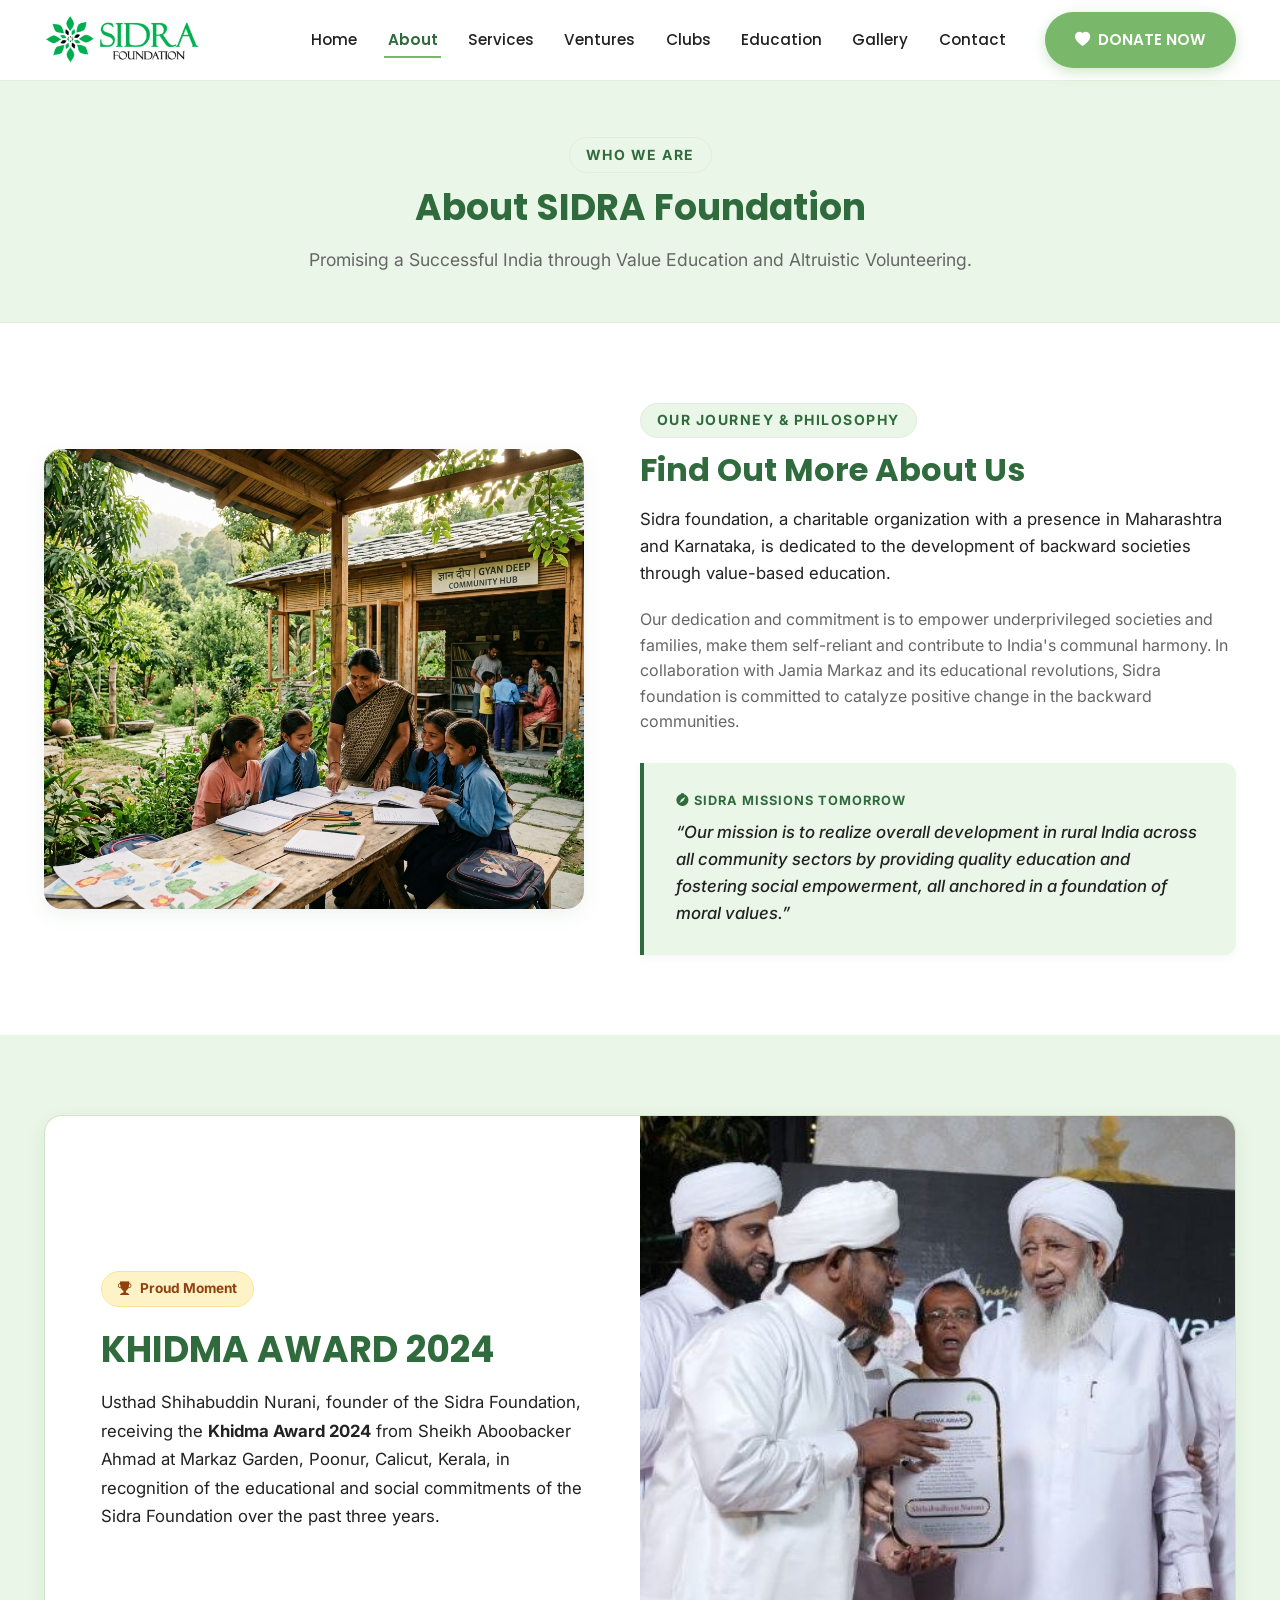
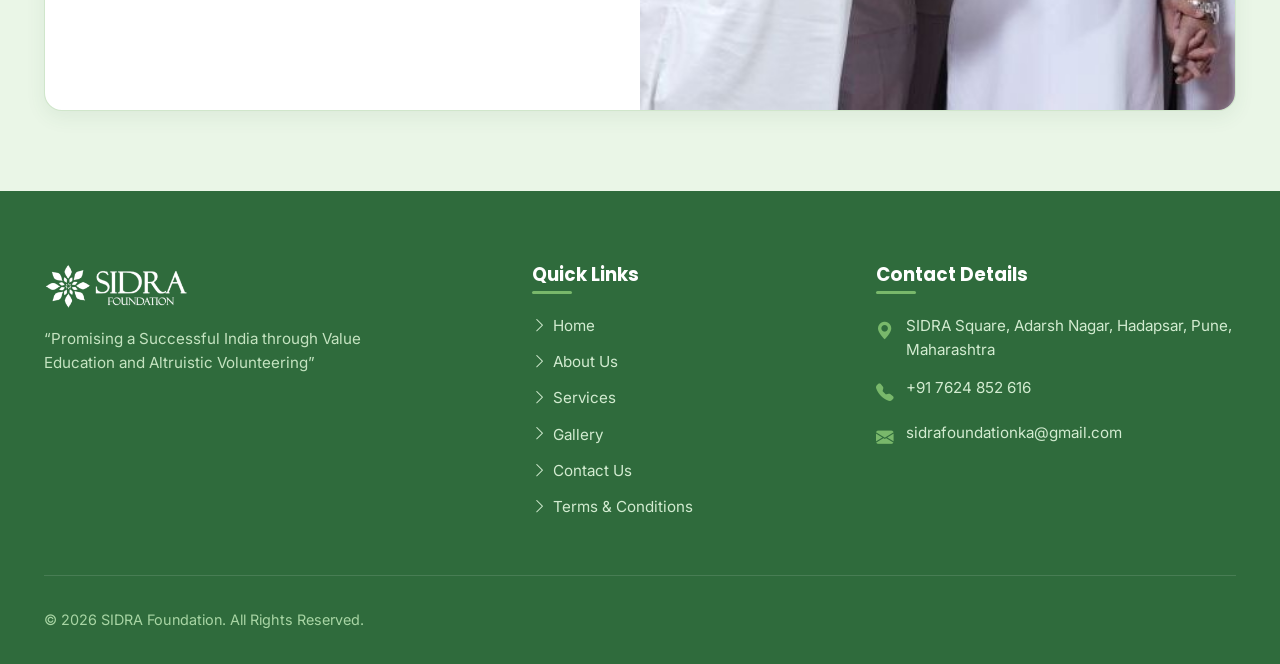
==== commit cd6880e4: "Exchange Khidma Award photo with official award photo and add smooth card animations" ====
--- a/about.html
+++ b/about.html
@@ -95,8 +95,8 @@
             Usthad Shihabuddin Nurani, founder of the Sidra Foundation, receiving the <strong>Khidma Award 2024</strong> from Sheikh Aboobacker Ahmad at Markaz Garden, Poonur, Calicut, Kerala, in recognition of the educational and social commitments of the Sidra Foundation over the past three years.
           </p>
         </div>
-        <div>
-          <img src="images/khidma_award.jpg" alt="Khidma Award Ceremony" class="award-img">
+        <div class="award-img-wrapper">
+          <img src="images/khidma_award.jpg" alt="Usthad Shihabuddin Nurani receiving Khidma Award 2024" class="award-img">
         </div>
       </div>
     </div>
--- a/css/style.css
+++ b/css/style.css
@@ -407,6 +407,22 @@
   align-items: center;
   gap: 1rem;
   border-left: 4px solid var(--primary-green);
+  animation: floatY 4s ease-in-out infinite;
+}
+
+@keyframes floatY {
+  0%, 100% { transform: translateY(0); }
+  50% { transform: translateY(-8px); }
+}
+
+@keyframes pulseGlow {
+  0%, 100% { box-shadow: 0 4px 14px rgba(121, 184, 107, 0.35); }
+  50% { box-shadow: 0 8px 25px rgba(121, 184, 107, 0.6); }
+}
+
+@keyframes badgePulse {
+  0%, 100% { transform: scale(1); }
+  50% { transform: scale(1.06); }
 }
 
 .hero-badge-icon {
@@ -1014,12 +1030,19 @@
 .award-box {
   background-color: var(--white);
   border-radius: var(--radius-lg);
-  border: 1px solid var(--border-light);
+  border: 1.5px solid rgba(121, 184, 107, 0.35);
   box-shadow: var(--shadow-md);
   overflow: hidden;
   display: grid;
   grid-template-columns: 1fr 1fr;
   align-items: center;
+  transition: var(--transition);
+}
+
+.award-box:hover {
+  transform: translateY(-6px);
+  box-shadow: 0 16px 36px rgba(47, 107, 60, 0.15);
+  border-color: var(--primary-green);
 }
 
 .award-content {
@@ -1037,19 +1060,31 @@
   padding: 0.4rem 1rem;
   border-radius: var(--radius-pill);
   margin-bottom: 1.25rem;
+  animation: badgePulse 2.5s infinite ease-in-out;
+  border: 1px solid #fde68a;
 }
 
 .award-title {
   font-size: 2.25rem;
   color: var(--dark-green);
   margin-bottom: 1rem;
+}
+
+.award-img-wrapper {
+  overflow: hidden;
+  height: 100%;
 }
 
 .award-img {
   width: 100%;
   height: 100%;
-  min-height: 380px;
+  min-height: 400px;
   object-fit: cover;
+  transition: transform 0.6s cubic-bezier(0.25, 1, 0.5, 1);
+}
+
+.award-box:hover .award-img {
+  transform: scale(1.05);
 }
 
 /* --- Donation Section --- */
